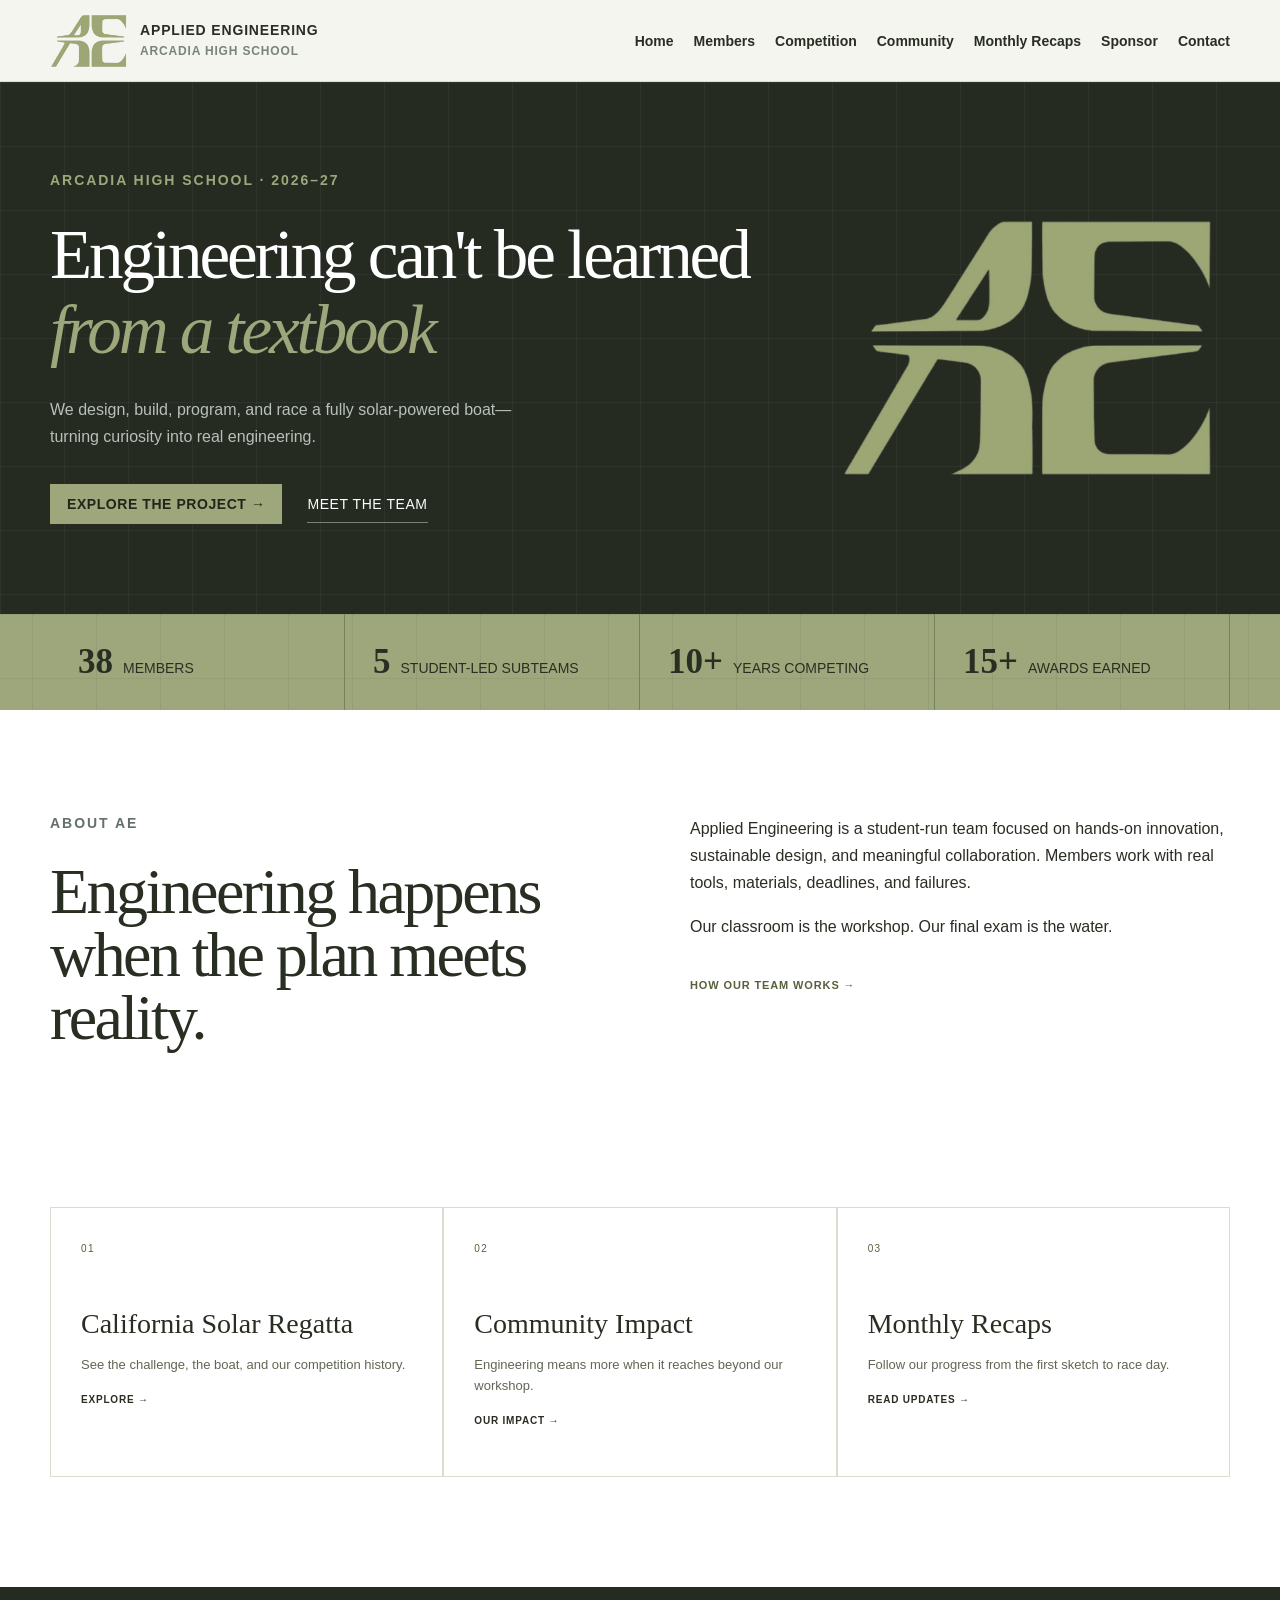
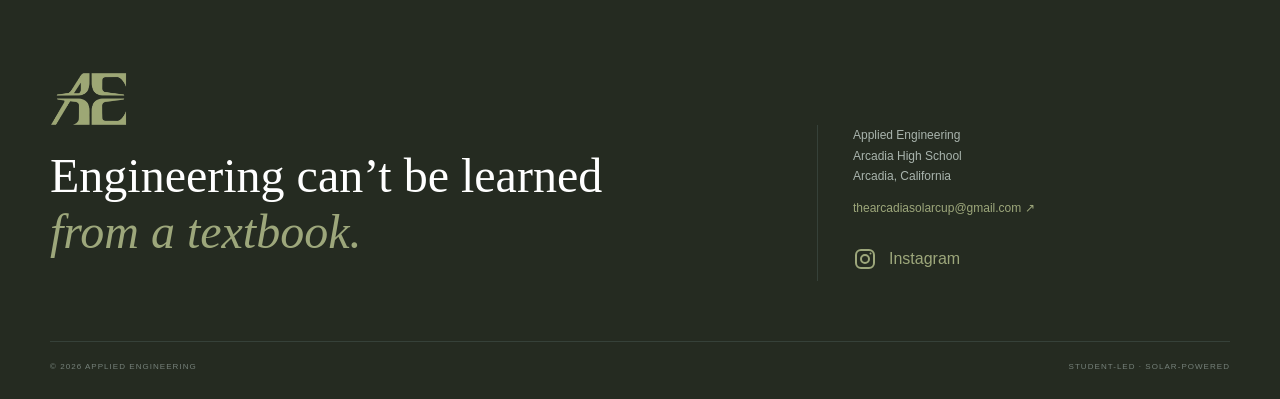
==== index.html @ b3ce1e17 "Add files via upload" ====
<!DOCTYPE html><html lang="en"><head><meta charset="utf-8"><meta name="viewport" content="width=device-width,initial-scale=1"><title>Home | Applied Engineering</title><meta name="description" content="Arcadia High School Applied Engineering: our team, Solar Regatta awards, community projects, and monthly updates."><link rel="icon" href="[data-uri]"><style>
:root{--green:#9da77b;--deep:#292e23;--black:#252b21;--white:#fff;--off:#f4f5ef;--gray:#606754;--line:#d9ddcd}*{box-sizing:border-box}html{scroll-behavior:smooth}body{margin:0;background:var(--white);color:var(--deep);font-family:Arial,Helvetica,sans-serif}a{color:inherit;text-decoration:none}.shell{width:min(1180px,calc(100% - 48px));margin:auto}.site-header{height:82px;background:#fff;border-bottom:1px solid var(--line);position:sticky;top:0;z-index:20}.header-inner{height:100%;display:flex;align-items:center;justify-content:space-between;gap:24px}.brand{display:flex;align-items:center;gap:10px;font-size:11px;font-weight:800;line-height:1.05;text-transform:uppercase;letter-spacing:.06em}.brand small{display:block;font-size:8px;color:#7a837e;margin-top:5px}.logo{font-size:27px;font-weight:900;letter-spacing:-.09em;color:var(--green)}nav{display:flex;align-items:center;gap:26px;font-size:12px;font-weight:700}nav a{padding:32px 0 28px;border-bottom:3px solid transparent}nav a:hover{border-color:var(--green)}.contact-btn,.primary{background:var(--green);color:#20271a;padding:12px 17px;font-size:10px;font-weight:900;text-transform:uppercase;letter-spacing:.09em}.eyebrow,.section-label{font-size:10px;text-transform:uppercase;letter-spacing:.2em;font-weight:900}.green{color:var(--green)}h1,h2,h3,p{margin-top:0}.home-hero{background:var(--black);color:white;min-height:675px;position:relative;overflow:hidden}.hero-grid{position:absolute;inset:0;background-image:linear-gradient(#ffffff0b 1px,transparent 1px),linear-gradient(90deg,#ffffff0b 1px,transparent 1px);background-size:64px 64px}.home-hero-inner{position:relative;display:grid;grid-template-columns:.87fr 1.13fr;gap:65px;align-items:center;padding:82px 0}.hero-copy h1,.page-hero h1{font-family:Georgia,serif;font-weight:400;letter-spacing:-.055em}.hero-copy h1{font-size:clamp(70px,8vw,112px);line-height:.82;margin:30px 0}.hero-copy h1 i,.footer-main h2 i{color:var(--green);font-weight:400}.hero-copy>p:last-of-type{color:#b8c0bb;font-size:16px;line-height:1.65;max-width:480px}.actions{display:flex;align-items:center;gap:25px;margin-top:34px}.secondary{border-bottom:1px solid #77817b;padding:10px 0;font-size:11px;text-transform:uppercase;letter-spacing:.1em}.hero-photo{height:440px;position:relative;overflow:hidden}.hero-photo img{width:100%;height:100%;object-fit:cover;filter:grayscale(1) contrast(1.18)}.hero-photo:after{content:"";position:absolute;inset:0;background:linear-gradient(145deg,rgba(40,208,111,.18),transparent 60%)}.hero-photo span{position:absolute;z-index:2;bottom:16px;left:18px;background:#252b21cc;padding:8px 10px;font-size:8px;letter-spacing:.16em}.stats{background:var(--green)}.stats-grid{display:grid;grid-template-columns:repeat(4,1fr)}.stats-grid div{padding:28px;border-right:1px solid #76825c;display:flex;align-items:baseline;gap:10px}.stats strong{font-family:Georgia,serif;font-size:35px}.stats span{font-size:9px;text-transform:uppercase;letter-spacing:.1em}.home-intro,.content-section{padding:105px 0}.home-intro,.split,.sponsor-intro,.recap-intro{display:grid;grid-template-columns:1fr 1fr;gap:100px}.home-intro h2,.content-section h2,.awards-section h2,.green-callout h2,.recap-template h2{font-family:Georgia,serif;font-size:clamp(40px,5vw,68px);font-weight:400;line-height:.98;letter-spacing:-.04em}.home-intro>div:last-child,.body-copy,.recap-intro>p,.sponsor-intro>p{font-size:16px;line-height:1.7}.arrow-link{display:inline-block;color:#56613c;font-size:11px;font-weight:900;text-transform:uppercase;letter-spacing:.08em;margin-top:20px}.pathways{display:grid;grid-template-columns:repeat(3,1fr);padding-bottom:110px}.pathways>a{border:1px solid var(--line);padding:30px;min-height:270px;transition:.2s}.pathways>a:hover{background:var(--black);color:white;transform:translateY(-5px)}.pathways span,.team-list span,.impact-cards span,.event-strip span,.template-grid span{font-size:10px;color:#56613c;letter-spacing:.14em}.pathways h3{font-family:Georgia,serif;font-size:28px;font-weight:400;margin:52px 0 15px}.pathways p{font-size:13px;line-height:1.6;color:var(--gray)}.pathways b{font-size:10px;text-transform:uppercase;letter-spacing:.08em}.page-hero{background:var(--black);color:white;padding:95px 0 100px;position:relative}.page-hero .eyebrow{color:var(--green)}.page-hero h1{font-size:clamp(62px,8vw,104px);line-height:.9;max-width:880px;margin:35px 0}.page-lede{font-size:17px;line-height:1.7;color:#b6c0ba;max-width:670px}.section-label{color:#65706a;margin-bottom:30px}.black-band,.awards-section,.recap-template{background:var(--black);color:white;padding:95px 0}.team-list{border-top:1px solid #334039}.team-list article{display:grid;grid-template-columns:100px 1fr;padding:25px 0;border-bottom:1px solid #334039}.team-list h3{font-family:Georgia,serif;font-size:30px;font-weight:400;margin-bottom:8px}.team-list p{color:#aeb8b2;line-height:1.6;font-size:13px;max-width:760px}.values{display:grid;grid-template-columns:repeat(3,1fr);padding:85px 0}.values div{border-left:1px solid var(--line);padding:20px 35px}.values strong{font-family:Georgia,serif;font-size:55px;color:#66734b}.values p{font-size:12px;line-height:1.5}.event-strip{background:var(--green)}.event-strip>.shell{display:grid;grid-template-columns:repeat(4,1fr)}.event-strip .shell>div{padding:32px 25px;border-right:1px solid #76825c}.event-strip span{color:#303b22}.event-strip h3{font-family:Georgia,serif;font-size:25px;margin:22px 0 8px}.event-strip p{font-size:11px}.boat-systems{display:grid;grid-template-columns:.7fr 1.3fr;gap:90px}.system-grid{display:grid;grid-template-columns:1fr 1fr}.system-grid article{border-top:1px solid var(--line);padding:22px 22px 22px 0}.system-grid h3{font-family:Georgia,serif;font-size:22px}.system-grid p{font-size:12px;color:var(--gray)}.award-grid{display:grid;grid-template-columns:repeat(3,1fr);margin-top:55px}.award-grid>div{border-top:1px solid #354139;padding:25px 25px 30px 0}.award-grid strong{font-family:Georgia,serif;font-size:34px;color:var(--green)}.award-grid p{font-size:12px;color:#b3beb7;line-height:1.5}.impact-cards{display:grid;grid-template-columns:1fr 1fr;padding-bottom:105px}.impact-cards article{border:1px solid var(--line);padding:32px;min-height:250px}.impact-cards h3{font-family:Georgia,serif;font-size:30px;font-weight:400;margin:40px 0 15px}.impact-cards p{font-size:13px;line-height:1.65;color:var(--gray)}.green-callout{background:var(--green);padding:95px 0}.green-callout p:last-child{max-width:650px;line-height:1.65}.recap-list{margin-top:70px;border-top:1px solid var(--line)}.recap-list article{display:grid;grid-template-columns:.8fr 1.5fr .4fr;gap:40px;padding:26px 0;border-bottom:1px solid var(--line);align-items:center}.recap-list span{font-size:10px;text-transform:uppercase;letter-spacing:.12em;color:#56613c}.recap-list h3{font-family:Georgia,serif;font-size:28px;font-weight:400;margin:7px 0}.recap-list p{font-size:13px;line-height:1.6;color:var(--gray)}.recap-list b{font-size:9px;text-transform:uppercase;letter-spacing:.1em}.recap-list .coming{opacity:.55}.template-grid{display:grid;grid-template-columns:repeat(4,1fr);margin-top:55px}.template-grid div{border-top:1px solid #354139;padding:24px 15px 10px 0}.template-grid h3{font-family:Georgia,serif;font-size:20px;font-weight:400;margin-top:25px}.tier-grid{display:grid;grid-template-columns:repeat(3,1fr);gap:14px;margin-top:70px}.tier-grid article{border:1px solid var(--line);padding:32px;min-height:450px;display:flex;flex-direction:column;position:relative}.tier-grid article.featured{background:var(--black);color:white;border-color:var(--black);transform:translateY(-12px)}.badge{position:absolute;right:0;top:0;background:var(--green);color:#08120c;padding:8px;font-size:8px;font-weight:900}.tier-grid h3{font-family:Georgia,serif;font-size:30px;font-weight:400}.tier-grid>article>strong{color:#56613c}.tier-grid ul{list-style:none;padding:0;margin:38px 0}.tier-grid li{padding:10px 0;border-bottom:1px solid var(--line);font-size:12px}.featured li{border-color:#364139}.tier-grid li:before{content:"+";color:var(--green);margin-right:8px}.tier-grid article>a{margin-top:auto;border-top:1px solid;padding-top:16px;font-size:10px;text-transform:uppercase;letter-spacing:.1em}.in-kind{display:grid;grid-template-columns:.8fr 1.4fr .8fr;gap:40px;align-items:center;border-top:1px solid var(--line);border-bottom:1px solid var(--line);padding:28px 0;margin-top:20px}.in-kind span{font-size:9px;color:#56613c}.in-kind h3{font-family:Georgia,serif;font-size:25px;font-weight:400;margin:6px 0}.in-kind p{font-size:12px;line-height:1.6}.in-kind a{font-size:9px;text-transform:uppercase;font-weight:900;text-align:right}footer{background:var(--black);color:white;padding:85px 0 28px}.footer-main{display:grid;grid-template-columns:1.3fr .7fr;align-items:end}.footer-main h2{font-family:Georgia,serif;font-size:62px;font-weight:400;line-height:.9;margin:22px 0}.footer-main>div:last-child{border-left:1px solid #364139;padding-left:35px;color:#a9b4ad;font-size:12px;line-height:1.7}.footer-main a{color:var(--green)}.footer-bottom{border-top:1px solid #364139;margin-top:60px;padding-top:20px;display:flex;justify-content:space-between;font-size:8px;text-transform:uppercase;letter-spacing:.13em;color:#758079}
@media(max-width:900px){.shell{width:min(calc(100% - 30px),1180px)}.site-header{height:auto;position:relative}.header-inner{padding:15px 0;flex-wrap:wrap}.header-inner nav{order:3;width:100%;overflow:auto;gap:22px}.header-inner nav a{white-space:nowrap;padding:12px 0}.contact-btn{display:none}.home-hero-inner,.home-intro,.split,.boat-systems,.sponsor-intro,.recap-intro,.footer-main{grid-template-columns:1fr;gap:45px}.hero-photo{height:300px}.stats-grid{grid-template-columns:1fr 1fr}.pathways,.values,.award-grid,.tier-grid{grid-template-columns:1fr}.event-strip>.shell,.template-grid{grid-template-columns:1fr 1fr}.impact-cards{grid-template-columns:1fr}.system-grid{grid-template-columns:1fr}.recap-list article,.in-kind{grid-template-columns:1fr;gap:12px}.tier-grid article.featured{transform:none}.footer-main>div:last-child{border-left:0;padding-left:0}}

.member-captains{padding:64px 0}
.member-captains .section-label,.member-roster .section-label{font-size:.875rem}
.member-captains h2{font-family:Georgia,serif;font-size:clamp(2rem,4vw,3rem);font-weight:400;line-height:1.15;margin-bottom:28px}
.member-grid{display:grid;grid-template-columns:repeat(3,minmax(0,1fr));gap:16px;list-style:none;padding:0;margin:28px 0 8px}
.member-grid li{min-width:0;border:1px solid var(--line);padding:24px}
.member-grid h4{font-size:1.125rem;font-weight:700;line-height:1.4;margin:0 0 8px;overflow-wrap:anywhere}
.member-grid .member-title{font-size:.875rem;line-height:1.5;margin:0 0 16px;color:#56613c}
.member-grid .member-grade{font-size:.875rem;line-height:1.5;letter-spacing:0;color:var(--gray)}
.member-captains .member-grid{grid-template-columns:repeat(2,minmax(0,1fr))}
.member-teams article{padding:36px 0;grid-template-columns:64px minmax(0,1fr)}
.member-teams article>div>p{font-size:1rem;line-height:1.65}
.member-teams .subteam-number{font-size:.875rem}
.member-roster .member-grid li{border-color:#334039;background:#303729}
.member-roster .member-title{color:var(--green)}
.member-roster .member-grade{color:#b6c0ba}
@media(max-width:1000px){.member-grid{grid-template-columns:repeat(2,minmax(0,1fr))}}
@media(max-width:600px){.member-grid,.member-captains .member-grid{grid-template-columns:1fr}.member-teams article{grid-template-columns:1fr;gap:14px}.member-captains{padding:48px 0}.member-roster{padding:56px 0}.member-grid li{padding:20px}}

/* Team identity: olive green, soft charcoal, and white. */
.logo{display:block;width:80px;height:54px;object-fit:contain;background:#fff;border-radius:3px;letter-spacing:normal}
.brand{font-size:14px;line-height:1.2}.brand small{font-size:12px}
nav{font-size:14px;gap:20px}.contact-btn,.primary,.secondary{font-size:14px;letter-spacing:.04em}
.eyebrow,.section-label{font-size:14px;letter-spacing:.14em}
.home-hero-inner{grid-template-columns:1.3fr .7fr;gap:64px;padding:90px 0}
.home-hero{min-height:0}.hero-copy h1{font-size:clamp(44px,5.4vw,76px);line-height:1.08;letter-spacing:-.045em}
.hero-brand{background:white;padding:30px;border-radius:4px}.hero-brand img{display:block;width:100%;height:auto}
.footer-main h2{font-size:clamp(30px,4vw,48px);line-height:1.15;max-width:680px}
.stats span{font-size:14px;letter-spacing:0}.stats-grid div{flex-wrap:wrap}
.award-grid p{font-size:16px;line-height:1.65;color:var(--deep)}
.competition-awards{background:var(--off);color:var(--deep);padding:55px 0 70px}
.competition-awards .section-label{color:#56613c;margin-bottom:18px}
.competition-awards h2{font-size:clamp(36px,4vw,56px);line-height:1.1;margin-bottom:20px}
.competition-awards .award-grid{margin-top:30px;gap:20px}
.competition-awards .award-grid>div{border:1px solid var(--line);padding:24px;background:white}
.competition-awards .award-grid strong{color:#56613c;font-size:36px}
.competition-awards .award-grid>div:first-child{border-top:5px solid var(--green)}
.page-hero{padding:64px 0}.page-hero h1{line-height:1.02}.page-lede{margin-bottom:0}
@media(max-width:900px){.home-hero-inner{grid-template-columns:1fr;padding:56px 0;gap:36px}.hero-brand{max-width:340px}.actions{flex-wrap:wrap}.brand{font-size:14px}.stats-grid div{padding:22px 15px}.footer-main h2{font-size:36px}}
/* Blend the supplied logo into the page instead of presenting a white tile. */
.site-header{background:var(--off)}
.logo{background:transparent;border-radius:0;mix-blend-mode:multiply}
.hero-brand{background:transparent;padding:0;border-radius:0}
.hero-brand img,footer .logo{filter:invert(1) grayscale(1) sepia(1) saturate(1.3) hue-rotate(18deg);mix-blend-mode:screen}
.monthly-grid{display:grid;grid-template-columns:repeat(3,minmax(0,1fr));gap:28px}
.month-card{min-width:0;background:var(--off);border:1px solid var(--line);padding:24px}
.month-card h2{font-family:Georgia,serif;font-size:28px;line-height:1.3;letter-spacing:-.02em;margin:0 0 22px}
.month-card h2 span,.month-card h2 a{display:block;font:400 16px/1.5 Arial,sans-serif;letter-spacing:0;margin-top:8px}
.month-card h2 a{color:#56613c;text-decoration:underline;text-underline-offset:4px}
.recap-cover,.cover-placeholder{width:100%;aspect-ratio:3/4;object-fit:contain;display:block;background:#e6e9dc}
.cover-placeholder{display:flex;flex-direction:column;gap:12px;align-items:center;justify-content:center;text-align:center;padding:24px;border:1px dashed #929c7c;color:#555f42}
.cover-placeholder small{font-size:14px}
.month-card details,.gallery-editor{margin-top:24px}
summary{cursor:pointer;font-size:16px;line-height:1.5;color:#4e5b35}
.upload-form{display:grid;gap:16px;margin-top:20px}.upload-form label{display:grid;gap:8px;font-size:16px;line-height:1.4}
.upload-form input:not([type=hidden]){width:100%;min-width:0;padding:12px;border:1px solid #8c9777;border-radius:4px;background:white;color:var(--deep);font:inherit}
.upload-form input[type=file]{font-size:14px;padding:10px 6px}.upload-hint{font-size:14px;margin:0;color:var(--gray)}
.upload-form button{border:0;cursor:pointer;min-height:44px}.upload-form button:disabled{opacity:.6;cursor:wait}.upload-form p[role=status]{margin:0;font-size:16px}
.text-button{border:0;background:none;text-decoration:underline;font:inherit;cursor:pointer;color:#56613c}
.community-gallery{background:var(--off);padding:80px 0}.community-gallery h2{font:400 clamp(36px,5vw,60px)/1.1 Georgia,serif;letter-spacing:-.035em}.community-gallery p{line-height:1.65}
.photo-collage{columns:3 250px;column-gap:18px;margin-top:36px}.photo-collage figure{break-inside:avoid;margin:0 0 18px;background:white}.photo-collage img{width:100%;height:auto;display:block}.photo-collage figcaption{padding:15px;font-size:16px;line-height:1.5}
.gallery-empty{column-span:all;padding:60px 24px;text-align:center;border:1px dashed #929c7c}.gallery-editor{max-width:540px}
@media(max-width:1000px){.monthly-grid{grid-template-columns:repeat(2,minmax(0,1fr))}}
@media(max-width:600px){.monthly-grid{grid-template-columns:1fr}.month-card{padding:20px}.community-gallery{padding:56px 0}}

.logo,.hero-brand img,footer .logo{filter:none;mix-blend-mode:normal;background:transparent}
.contact-details{display:grid;grid-template-columns:1fr 1fr;gap:48px;padding:72px 0 100px}.contact-details h2{font:400 36px/1.2 Georgia,serif}.contact-details a{color:#56613c;text-decoration:underline;text-underline-offset:5px;overflow-wrap:anywhere}.contact-details p,.contact-details address{font-size:20px;line-height:1.7;font-style:normal}.header-inner>.contact-btn{display:none}@media(max-width:700px){.contact-details{grid-template-columns:1fr}}

/* Carry the home page's workshop grid through the green sections. */
.page-hero,.member-roster,.green-callout,.stats,.event-strip,.community-gallery,.competition-awards{
  --grid-line:rgba(41,46,35,.075);
  background-image:linear-gradient(var(--grid-line) 1px,transparent 1px),linear-gradient(90deg,var(--grid-line) 1px,transparent 1px);
  background-size:64px 64px;
  background-position:center top;
}
.page-hero,.member-roster{--grid-line:rgba(157,167,123,.085)}
.community-gallery,.competition-awards{--grid-line:rgba(86,97,60,.055)}
@media(max-width:600px){
  .page-hero,.member-roster,.green-callout,.stats,.event-strip,.community-gallery,.competition-awards{background-size:48px 48px}
}
.instagram-link{display:inline-flex;align-items:center;gap:12px;min-height:44px;font-size:16px}.instagram-link svg{flex-shrink:0}.footer-instagram{display:flex;width:fit-content;margin-top:18px}
.signup-section{background:var(--off);padding:64px 0;background-image:linear-gradient(rgba(86,97,60,.055) 1px,transparent 1px),linear-gradient(90deg,rgba(86,97,60,.055) 1px,transparent 1px);background-size:64px 64px}
.signup-grid{display:grid;grid-template-columns:1fr 1fr;gap:64px;align-items:start}.signup-grid h2{font:400 clamp(36px,4vw,54px)/1.1 Georgia,serif;letter-spacing:-.035em}.signup-grid p{font-size:16px;line-height:1.7}
.signup-form{display:grid;gap:18px;background:var(--white);border:1px solid var(--line);padding:28px}.signup-form label{display:grid;gap:8px;font-size:16px}.signup-form input:not([type=checkbox]){width:100%;border:1px solid #8c9777;padding:12px;font:inherit;border-radius:3px}.signup-form .signup-consent{display:flex;align-items:flex-start;gap:10px;line-height:1.5}.signup-consent input{width:18px;height:18px;flex-shrink:0;margin-top:3px;accent-color:#56613c}.signup-form button{border:0;cursor:pointer;min-height:44px}.signup-form button:disabled{opacity:.6;cursor:wait}.signup-form p{margin:0}
.subscriber-list{margin-top:36px;border-top:1px solid var(--line);padding-top:24px}.subscriber-list summary span{font-size:14px}.subscriber-table-wrap{overflow-x:auto}.subscriber-list table{width:100%;border-collapse:collapse;background:white;margin-top:20px;text-align:left;font-size:16px}.subscriber-list th,.subscriber-list td{padding:14px;border-bottom:1px solid var(--line)}.subscriber-list caption{text-align:left;padding:12px 0;font-size:14px}
@media(max-width:700px){.signup-grid{grid-template-columns:1fr;gap:28px}.signup-form{padding:20px}.signup-section{padding:48px 0}}

.signup-section [role=status]:empty{display:none} a:focus-visible,button:focus-visible,input:focus-visible{outline:3px solid #74834e;outline-offset:4px}</style></head><body><header class="site-header"><div class="shell header-inner"><a class="brand" href="index.html"><img class="logo" src="[data-uri]" alt="Applied Engineering logo" width="80" height="54"/><span>Applied Engineering<small>Arcadia High School</small></span></a><nav aria-label="Main navigation"><a href="index.html">Home</a><a href="members.html">Members</a><a href="competition.html">Competition</a><a href="community.html">Community</a><a href="recaps.html">Monthly Recaps</a><a href="sponsor.html">Sponsor</a><a href="contact.html">Contact</a></nav><a class="contact-btn" href="contact.html">Contact</a></div></header><main><section class="home-hero"><div class="hero-grid"></div><div class="shell home-hero-inner"><div class="hero-copy"><p class="eyebrow green">Arcadia High School · 2026–27</p><h1>Engineering can&#x27;t be learned<br/><i>from a textbook</i></h1><p>We design, build, program, and race a fully solar-powered boat—turning curiosity into real engineering.</p><div class="actions"><a class="primary" href="competition.html">Explore the project →</a><a class="secondary" href="members.html">Meet the team</a></div></div><div class="hero-brand"><img src="[data-uri]" alt="Applied Engineering team logo" width="1070" height="726"/></div></div></section><section class="stats"><div class="shell stats-grid"><div><strong>38</strong><span>members</span></div><div><strong>5</strong><span>student-led subteams</span></div><div><strong>10+</strong><span>years competing</span></div><div><strong>15+</strong><span>awards earned</span></div></div></section><section class="shell home-intro"><div><p class="section-label">About AE</p><h2>Engineering happens when the plan meets reality.</h2></div><div><p>Applied Engineering is a student-run team focused on hands-on innovation, sustainable design, and meaningful collaboration. Members work with real tools, materials, deadlines, and failures.</p><p>Our classroom is the workshop. Our final exam is the water.</p><a class="arrow-link" href="members.html">How our team works →</a></div></section><section class="pathways shell"><a href="competition.html"><span>01</span><h3>California Solar Regatta</h3><p>See the challenge, the boat, and our competition history.</p><b>Explore →</b></a><a href="community.html"><span>02</span><h3>Community Impact</h3><p>Engineering means more when it reaches beyond our workshop.</p><b>Our impact →</b></a><a href="recaps.html"><span>03</span><h3>Monthly Recaps</h3><p>Follow our progress from the first sketch to race day.</p><b>Read updates →</b></a></section></main><footer><div class="shell footer-main"><div><img class="logo" src="[data-uri]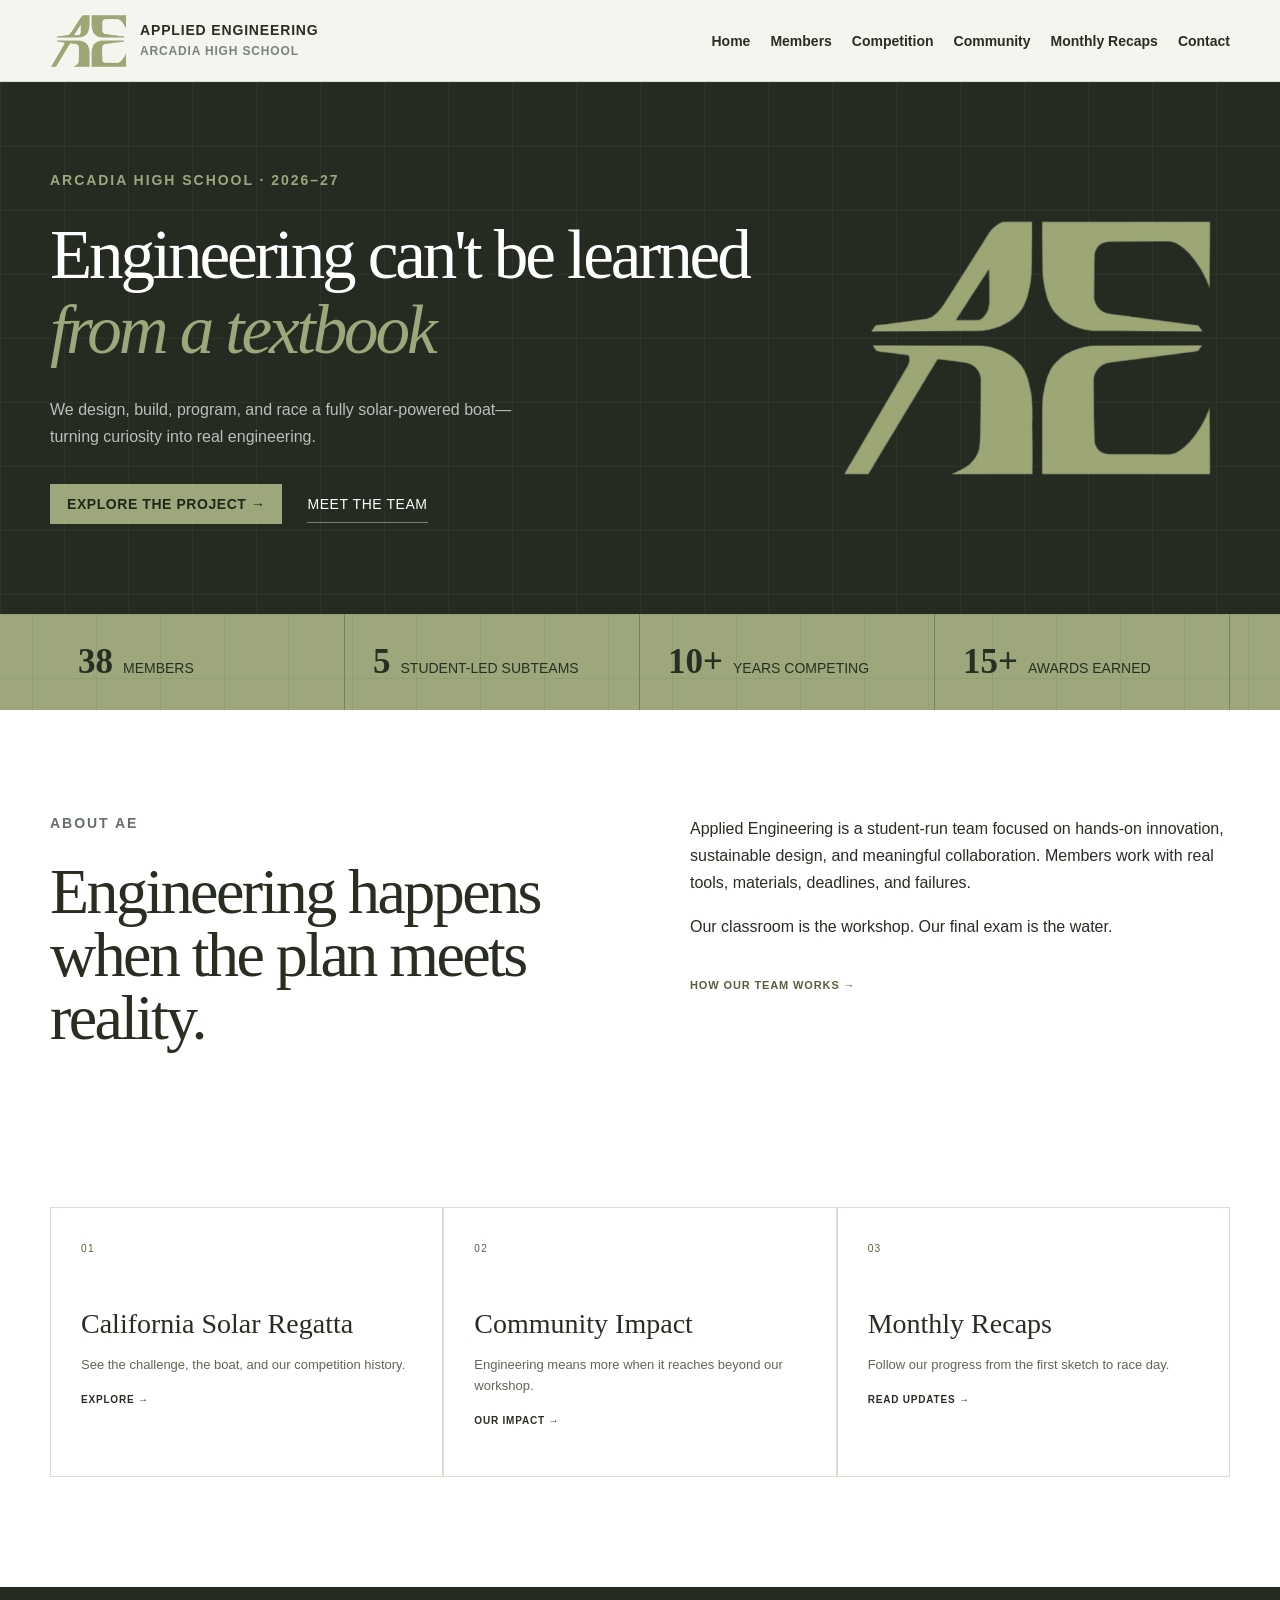
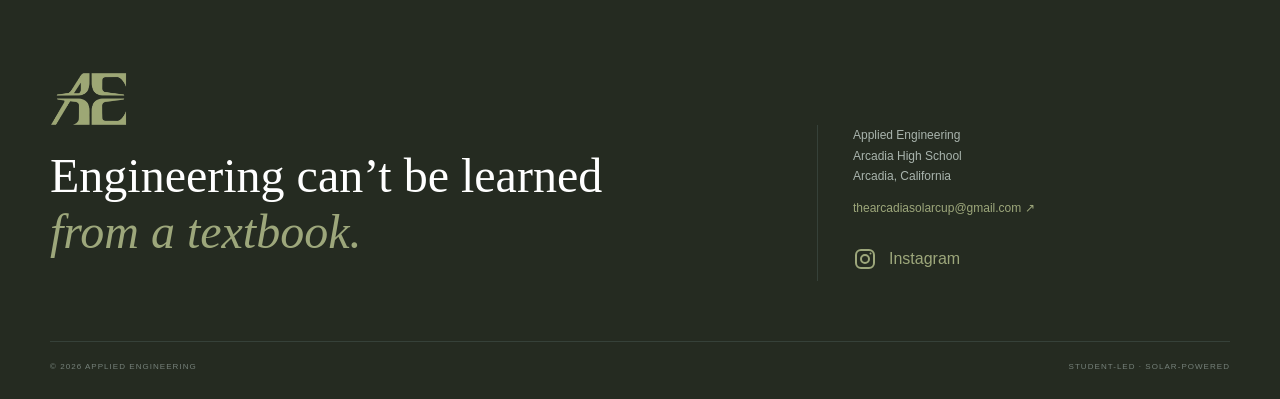
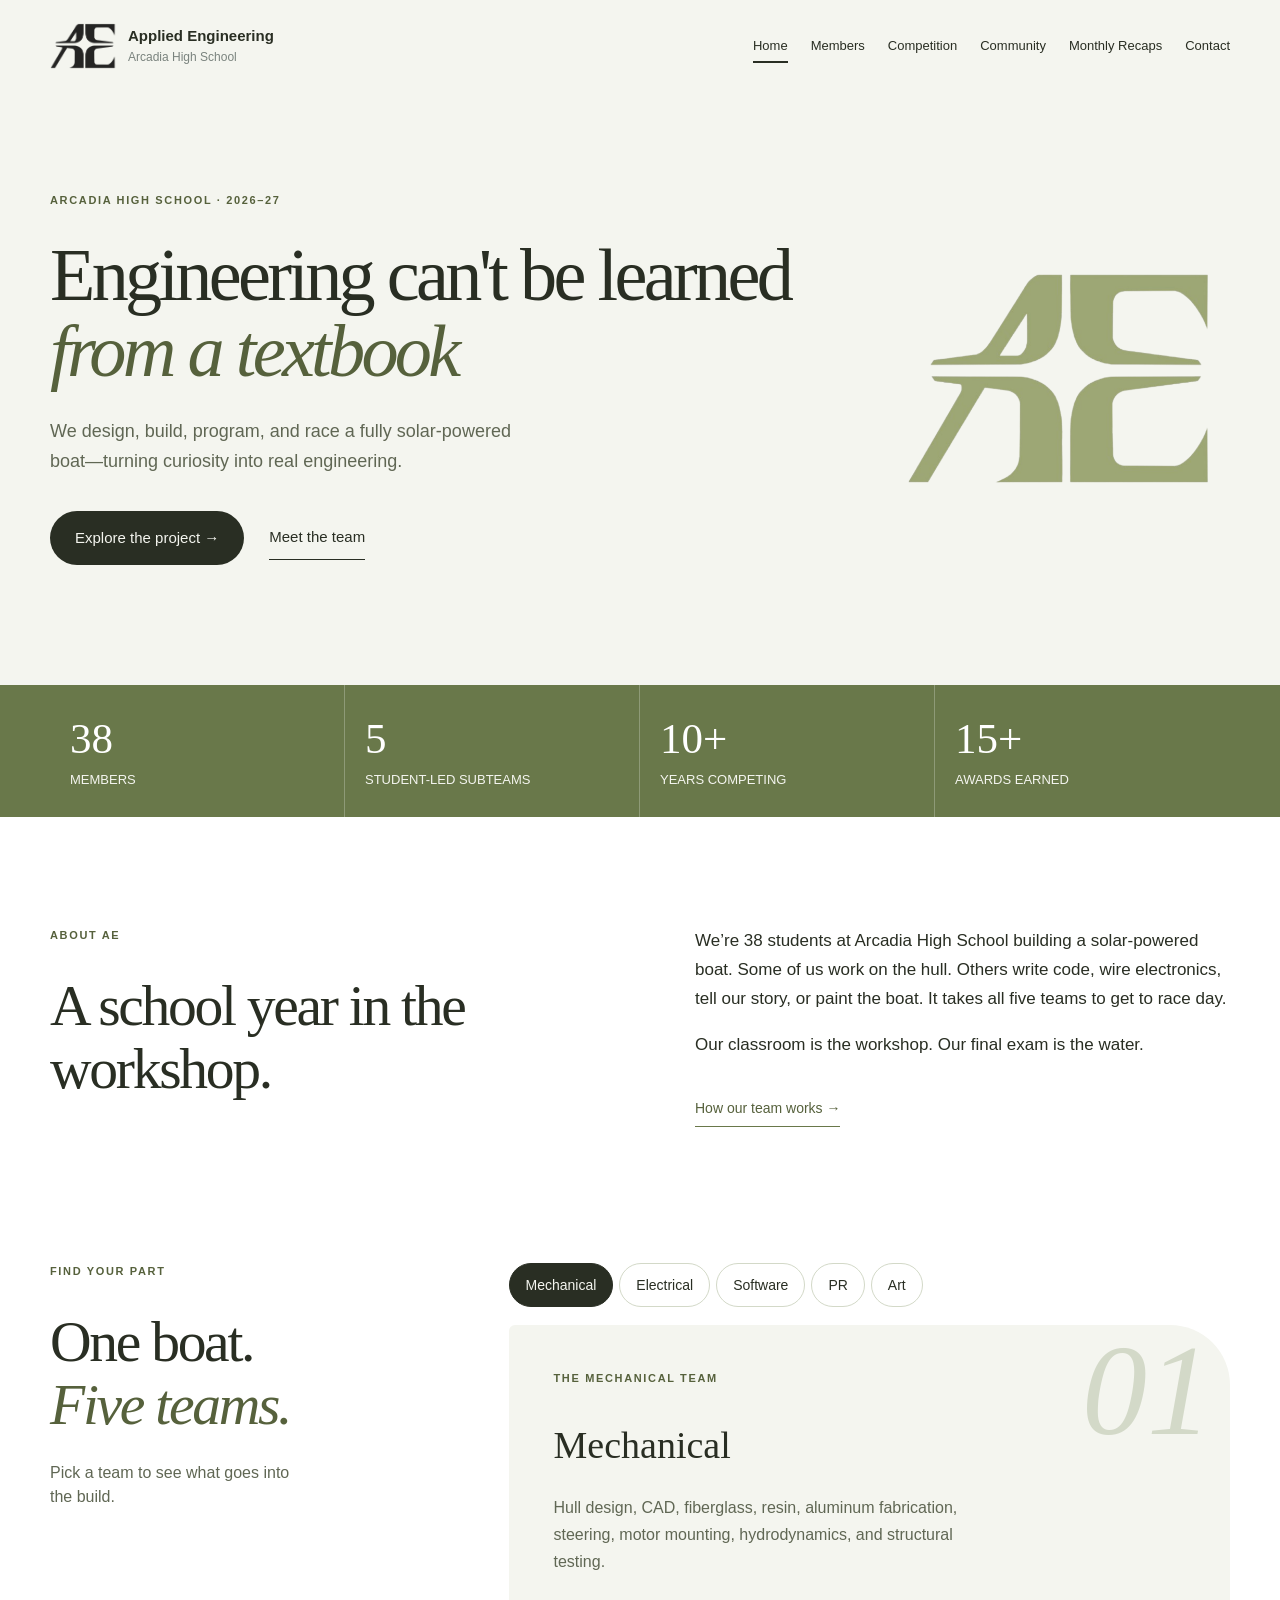
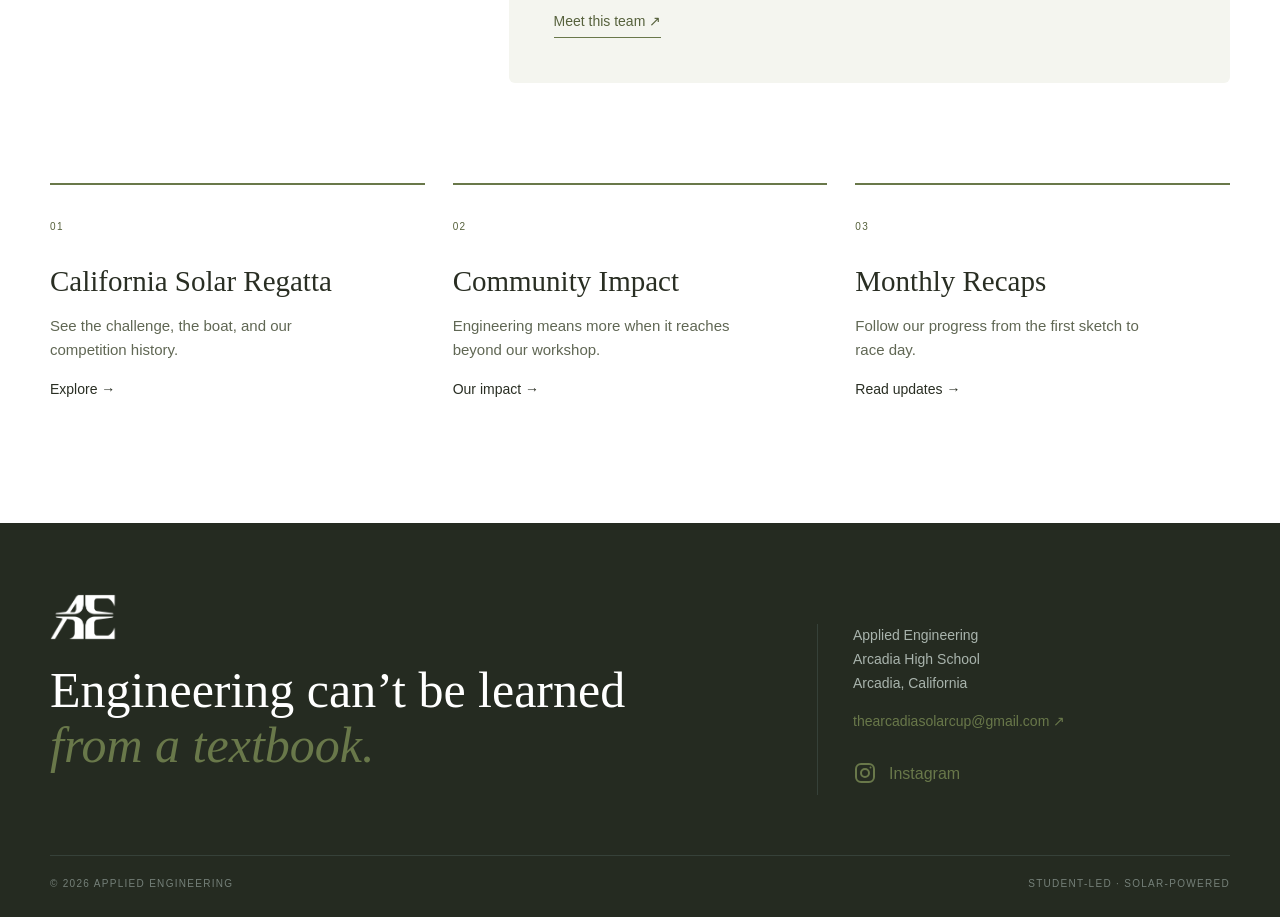
